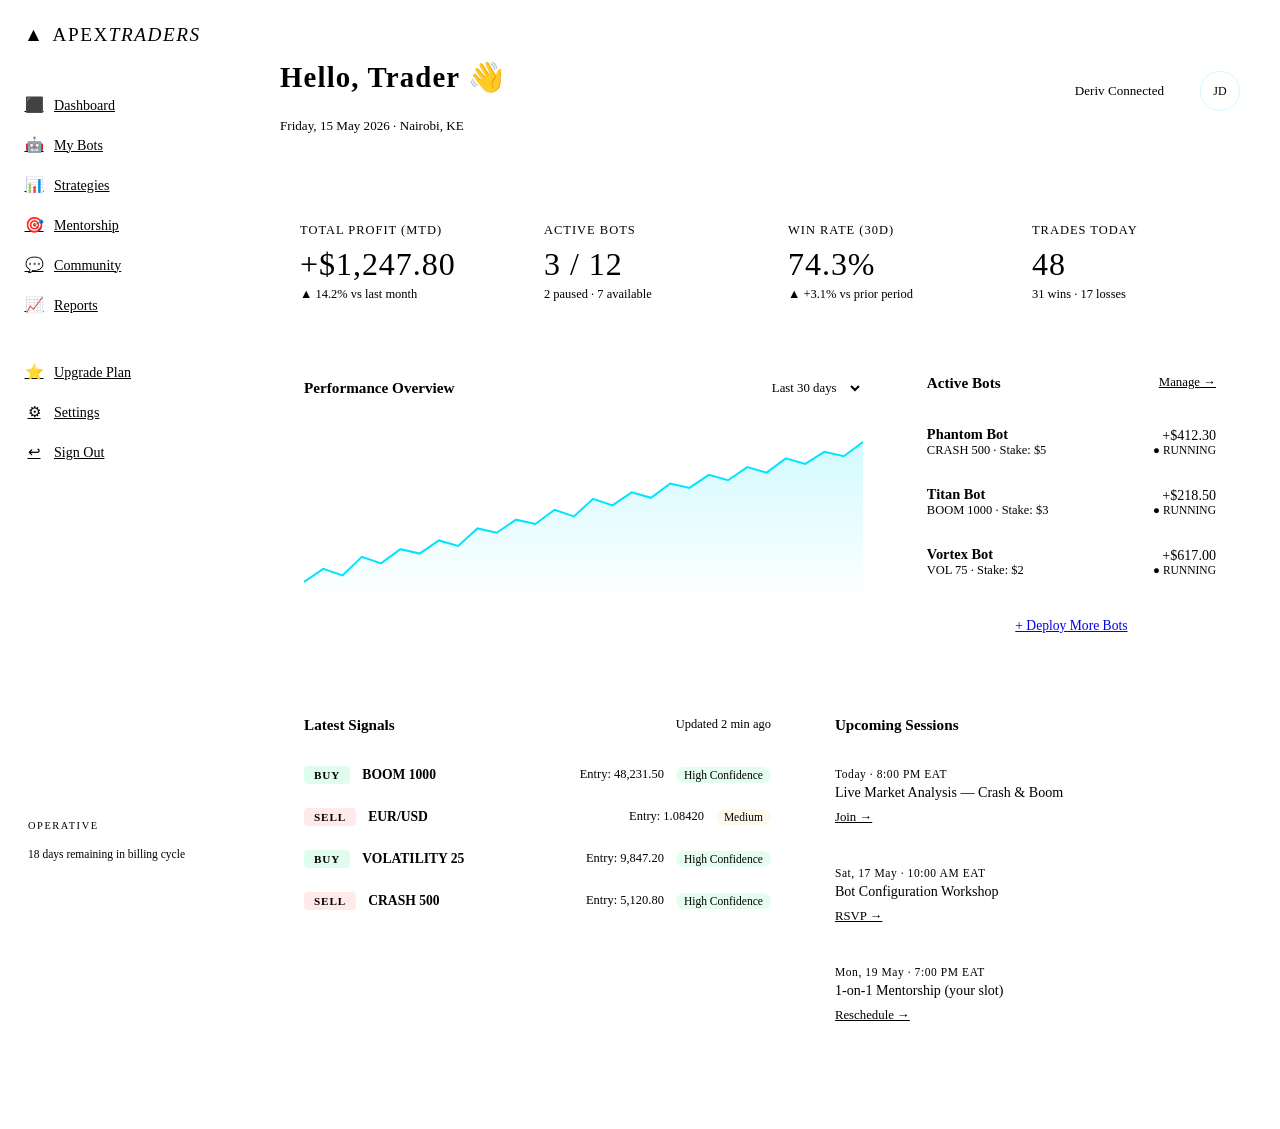
==== index.html @ 4302c6d7 "Add files via upload" ====
<!DOCTYPE html>
<html lang="en">
<head>
  <meta charset="UTF-8" />
  <meta name="viewport" content="width=device-width, initial-scale=1.0" />
  <title>Dashboard — APEX TRADERS</title>
  <link rel="stylesheet" href="../assets/css/main.css" />
  <link rel="stylesheet" href="../assets/css/pages.css" />
  <link href="https://fonts.googleapis.com/css2?family=Bebas+Neue&family=DM+Sans:wght@300;400;500;600&family=JetBrains+Mono:wght@400;600&display=swap" rel="stylesheet" />
</head>
<body class="dashboard-body">
<div class="cursor" id="cursor"></div>
<div class="cursor-trail" id="cursorTrail"></div>

<!-- Sidebar -->
<aside class="sidebar" id="sidebar">
  <div class="sidebar-logo">
    <span class="logo-mark">▲</span>
    <span class="logo-text">APEX<em>TRADERS</em></span>
  </div>
  <nav class="sidebar-nav">
    <a href="dashboard.html" class="sn-link active"><span class="sn-icon">⬛</span> Dashboard</a>
    <a href="bots.html" class="sn-link"><span class="sn-icon">🤖</span> My Bots</a>
    <a href="strategies.html" class="sn-link"><span class="sn-icon">📊</span> Strategies</a>
    <a href="mentorship.html" class="sn-link"><span class="sn-icon">🎯</span> Mentorship</a>
    <a href="#" class="sn-link"><span class="sn-icon">💬</span> Community</a>
    <a href="#" class="sn-link"><span class="sn-icon">📈</span> Reports</a>
    <div class="sn-divider"></div>
    <a href="checkout.html" class="sn-link"><span class="sn-icon">⭐</span> Upgrade Plan</a>
    <a href="#" class="sn-link"><span class="sn-icon">⚙</span> Settings</a>
    <a href="login.html" class="sn-link sn-logout"><span class="sn-icon">↩</span> Sign Out</a>
  </nav>
  <div class="sidebar-plan">
    <div class="sp-tier">OPERATIVE</div>
    <div class="sp-bar"><div class="sp-fill" style="width:60%"></div></div>
    <div class="sp-text">18 days remaining in billing cycle</div>
  </div>
</aside>

<!-- Main -->
<main class="dash-main">
  <!-- Top bar -->
  <header class="dash-header">
    <div>
      <h2 class="dash-greeting" id="greeting">Good evening, Trader 👋</h2>
      <p style="font-size:0.82rem;color:var(--text-3)">Friday, 15 May 2026 · Nairobi, KE</p>
    </div>
    <div class="dash-header-right">
      <div class="deriv-status">
        <span class="pulse-dot"></span>
        <span style="font-size:0.82rem;color:var(--text-2)">Deriv Connected</span>
      </div>
      <div class="avatar-btn">JD</div>
    </div>
  </header>

  <!-- Alert banner if welcome -->
  <div class="welcome-banner" id="welcomeBanner" style="display:none">
    🎉 Welcome to APEX TRADERS! Your 7-day free trial is active. <a href="bots.html">Deploy your first bot →</a>
  </div>

  <!-- Stats row -->
  <div class="dash-stats">
    <div class="ds-card">
      <div class="ds-label">Total Profit (MTD)</div>
      <div class="ds-value green">+$1,247.80</div>
      <div class="ds-change green">▲ 14.2% vs last month</div>
    </div>
    <div class="ds-card">
      <div class="ds-label">Active Bots</div>
      <div class="ds-value">3 / 12</div>
      <div class="ds-change">2 paused · 7 available</div>
    </div>
    <div class="ds-card">
      <div class="ds-label">Win Rate (30d)</div>
      <div class="ds-value">74.3%</div>
      <div class="ds-change green">▲ +3.1% vs prior period</div>
    </div>
    <div class="ds-card">
      <div class="ds-label">Trades Today</div>
      <div class="ds-value">48</div>
      <div class="ds-change">31 wins · 17 losses</div>
    </div>
  </div>

  <!-- Chart + Bots row -->
  <div class="dash-mid">
    <!-- Performance chart -->
    <div class="dash-card dash-chart-card">
      <div class="dc-header">
        <span class="dc-title">Performance Overview</span>
        <select class="dc-period">
          <option>Last 30 days</option>
          <option>Last 7 days</option>
          <option>This year</option>
        </select>
      </div>
      <canvas id="perfChart" height="180"></canvas>
    </div>

    <!-- Active bots -->
    <div class="dash-card">
      <div class="dc-header">
        <span class="dc-title">Active Bots</span>
        <a href="bots.html" style="font-size:0.8rem;color:var(--accent)">Manage →</a>
      </div>
      <div class="bot-list">
        <div class="bl-item">
          <div>
            <div style="font-weight:600;font-size:0.9rem">Phantom Bot</div>
            <div style="font-size:0.78rem;color:var(--text-3)">CRASH 500 · Stake: $5</div>
          </div>
          <div style="text-align:right">
            <div style="color:var(--green);font-size:0.88rem">+$412.30</div>
            <div class="bot-status live" style="font-size:0.72rem">● RUNNING</div>
          </div>
        </div>
        <div class="bl-item">
          <div>
            <div style="font-weight:600;font-size:0.9rem">Titan Bot</div>
            <div style="font-size:0.78rem;color:var(--text-3)">BOOM 1000 · Stake: $3</div>
          </div>
          <div style="text-align:right">
            <div style="color:var(--green);font-size:0.88rem">+$218.50</div>
            <div class="bot-status live" style="font-size:0.72rem">● RUNNING</div>
          </div>
        </div>
        <div class="bl-item">
          <div>
            <div style="font-weight:600;font-size:0.9rem">Vortex Bot</div>
            <div style="font-size:0.78rem;color:var(--text-3)">VOL 75 · Stake: $2</div>
          </div>
          <div style="text-align:right">
            <div style="color:var(--green);font-size:0.88rem">+$617.00</div>
            <div class="bot-status live" style="font-size:0.72rem">● RUNNING</div>
          </div>
        </div>
      </div>
      <a href="bots.html" class="btn-outline" style="display:block;text-align:center;margin-top:16px;font-size:0.85rem;padding:10px">+ Deploy More Bots</a>
    </div>
  </div>

  <!-- Signals + Upcoming -->
  <div class="dash-bottom">
    <div class="dash-card">
      <div class="dc-header">
        <span class="dc-title">Latest Signals</span>
        <span style="font-size:0.78rem;color:var(--text-3)">Updated 2 min ago</span>
      </div>
      <div class="signal-list">
        <div class="sig-item"><span class="sig-dir buy">BUY</span><span class="sig-asset">BOOM 1000</span><span class="sig-entry">Entry: 48,231.50</span><span class="sig-conf high">High Confidence</span></div>
        <div class="sig-item"><span class="sig-dir sell">SELL</span><span class="sig-asset">EUR/USD</span><span class="sig-entry">Entry: 1.08420</span><span class="sig-conf med">Medium</span></div>
        <div class="sig-item"><span class="sig-dir buy">BUY</span><span class="sig-asset">VOLATILITY 25</span><span class="sig-entry">Entry: 9,847.20</span><span class="sig-conf high">High Confidence</span></div>
        <div class="sig-item"><span class="sig-dir sell">SELL</span><span class="sig-asset">CRASH 500</span><span class="sig-entry">Entry: 5,120.80</span><span class="sig-conf high">High Confidence</span></div>
      </div>
    </div>

    <div class="dash-card">
      <div class="dc-header"><span class="dc-title">Upcoming Sessions</span></div>
      <div style="display:flex;flex-direction:column;gap:14px">
        <div class="session-item">
          <div class="si-date">Today · 8:00 PM EAT</div>
          <div class="si-title">Live Market Analysis — Crash & Boom</div>
          <a href="#" class="si-join">Join →</a>
        </div>
        <div class="session-item">
          <div class="si-date">Sat, 17 May · 10:00 AM EAT</div>
          <div class="si-title">Bot Configuration Workshop</div>
          <a href="#" class="si-join">RSVP →</a>
        </div>
        <div class="session-item">
          <div class="si-date">Mon, 19 May · 7:00 PM EAT</div>
          <div class="si-title">1-on-1 Mentorship (your slot)</div>
          <a href="#" class="si-join">Reschedule →</a>
        </div>
      </div>
    </div>
  </div>
</main>

<style>
.dashboard-body { display:flex; min-height:100vh; background:var(--bg); cursor:none; }

/* Sidebar */
.sidebar {
  width:240px; flex-shrink:0; background:var(--bg-2);
  border-right:1px solid var(--border); display:flex; flex-direction:column;
  padding:24px 0; position:fixed; top:0; bottom:0; left:0; z-index:50;
}
.sidebar-logo { display:flex; align-items:center; gap:8px; font-family:var(--font-display); font-size:1.2rem; letter-spacing:0.08em; padding:0 24px 24px; border-bottom:1px solid var(--border); margin-bottom:16px; }
.sidebar-nav { display:flex; flex-direction:column; gap:2px; flex:1; padding:0 12px; }
.sn-link { display:flex; align-items:center; gap:10px; padding:10px 12px; border-radius:var(--radius); font-size:0.88rem; color:var(--text-2); transition:all 0.2s; cursor:none; }
.sn-link:hover { background:var(--surface); color:var(--text); }
.sn-link.active { background:var(--accent-dim); color:var(--accent); }
.sn-icon { font-size:0.95rem; width:20px; text-align:center; }
.sn-divider { height:1px; background:var(--border); margin:12px 0; }
.sn-logout { color:var(--text-3) !important; }
.sn-logout:hover { color:var(--red) !important; background:rgba(255,77,77,0.06) !important; }
.sidebar-plan { padding:16px; margin:0 12px; background:var(--surface); border:1px solid var(--border); border-radius:var(--radius); }
.sp-tier { font-family:var(--font-mono); font-size:0.65rem; letter-spacing:0.15em; color:var(--accent); margin-bottom:8px; }
.sp-bar { height:3px; background:var(--border); border-radius:2px; margin-bottom:6px; }
.sp-fill { height:100%; background:var(--accent); border-radius:2px; }
.sp-text { font-size:0.72rem; color:var(--text-3); }

/* Main */
.dash-main { margin-left:240px; flex:1; padding:0 32px 60px; min-height:100vh; }
.dash-header { display:flex; justify-content:space-between; align-items:center; padding:28px 0 24px; border-bottom:1px solid var(--border); margin-bottom:28px; }
.dash-greeting { font-family:var(--font-display); font-size:1.8rem; letter-spacing:0.04em; }
.dash-header-right { display:flex; align-items:center; gap:20px; }
.deriv-status { display:flex; align-items:center; gap:8px; background:var(--surface); border:1px solid var(--border); border-radius:20px; padding:8px 16px; }
.avatar-btn { width:38px; height:38px; border-radius:50%; background:var(--accent-dim); border:1px solid rgba(0,229,255,0.2); color:var(--accent); font-family:var(--font-mono); font-size:0.75rem; display:flex; align-items:center; justify-content:center; cursor:none; }
.welcome-banner { background:rgba(0,229,255,0.06); border:1px solid rgba(0,229,255,0.2); border-radius:var(--radius); padding:14px 20px; margin-bottom:24px; font-size:0.88rem; }
.welcome-banner a { color:var(--accent); }

/* Stats */
.dash-stats { display:grid; grid-template-columns:repeat(4,1fr); gap:16px; margin-bottom:24px; }
.ds-card { background:var(--surface); border:1px solid var(--border); border-radius:var(--radius-lg); padding:24px 20px; }
.ds-label { font-size:0.78rem; color:var(--text-3); text-transform:uppercase; letter-spacing:0.08em; margin-bottom:8px; }
.ds-value { font-family:var(--font-display); font-size:2rem; letter-spacing:0.03em; margin-bottom:4px; }
.ds-change { font-size:0.78rem; color:var(--text-3); }
.ds-change.green { color:var(--green); }
.ds-value.green { color:var(--green); }

/* Mid */
.dash-mid { display:grid; grid-template-columns:1.8fr 1fr; gap:16px; margin-bottom:24px; }
.dash-card { background:var(--surface); border:1px solid var(--border); border-radius:var(--radius-lg); padding:24px; }
.dash-chart-card canvas { width:100% !important; }
.dc-header { display:flex; justify-content:space-between; align-items:center; margin-bottom:20px; }
.dc-title { font-weight:600; font-size:0.95rem; }
.dc-period { background:var(--surface-2); border:1px solid var(--border); border-radius:6px; color:var(--text-2); font-family:var(--font-body); font-size:0.8rem; padding:6px 10px; cursor:pointer; outline:none; }
.bot-list { display:flex; flex-direction:column; gap:0; }
.bl-item { display:flex; justify-content:space-between; align-items:center; padding:14px 0; border-bottom:1px solid var(--border); }
.bl-item:last-child { border-bottom:none; }

/* Bottom */
.dash-bottom { display:grid; grid-template-columns:1.2fr 1fr; gap:16px; }
.signal-list { display:flex; flex-direction:column; gap:0; }
.sig-item { display:flex; align-items:center; gap:12px; padding:12px 0; border-bottom:1px solid var(--border); font-size:0.85rem; }
.sig-item:last-child { border-bottom:none; }
.sig-dir { font-family:var(--font-mono); font-size:0.7rem; font-weight:700; letter-spacing:0.08em; padding:3px 10px; border-radius:4px; }
.sig-dir.buy { background:rgba(0,230,118,0.12); color:var(--green); }
.sig-dir.sell { background:rgba(255,77,77,0.12); color:var(--red); }
.sig-asset { font-weight:600; flex:1; }
.sig-entry { color:var(--text-3); font-family:var(--font-mono); font-size:0.78rem; }
.sig-conf { font-size:0.72rem; padding:2px 8px; border-radius:10px; white-space:nowrap; }
.sig-conf.high { background:rgba(0,230,118,0.1); color:var(--green); }
.sig-conf.med { background:rgba(245,200,66,0.1); color:var(--gold); }
.session-item { padding:14px 0; border-bottom:1px solid var(--border); }
.session-item:last-child { border-bottom:none; }
.si-date { font-family:var(--font-mono); font-size:0.72rem; color:var(--accent); margin-bottom:4px; letter-spacing:0.05em; }
.si-title { font-size:0.88rem; font-weight:500; margin-bottom:6px; }
.si-join { font-size:0.8rem; color:var(--accent); }
@media(max-width:1100px){ .dash-stats{grid-template-columns:1fr 1fr;} .dash-mid,.dash-bottom{grid-template-columns:1fr;} }
@media(max-width:768px){ .sidebar{transform:translateX(-100%);} .dash-main{margin-left:0;padding:0 16px 40px;} }
</style>

<script src="../assets/js/main.js"></script>
<script>
// Greeting
const hr = new Date().getHours();
const gMap = [[5,'Good morning'],[12,'Good afternoon'],[17,'Good evening'],[21,'Good night']];
const greet = gMap.reduce((acc,[h,g]) => new Date().getHours() >= h ? g : acc, 'Hello');
document.getElementById('greeting').textContent = greet + ', Trader 👋';

// Welcome banner
if (new URLSearchParams(window.location.search).get('welcome'))
  document.getElementById('welcomeBanner').style.display = 'block';

// Simple performance chart using canvas
const canvas = document.getElementById('perfChart');
const ctx = canvas.getContext('2d');
canvas.width = canvas.offsetWidth * devicePixelRatio;
canvas.height = 180 * devicePixelRatio;
ctx.scale(devicePixelRatio, devicePixelRatio);
const W = canvas.offsetWidth, H = 180;
const data = [820,940,880,1050,990,1120,1080,1200,1150,1310,1270,1390,1350,1480,1420,1580,1520,1640,1590,1720,1680,1800,1750,1870,1820,1950,1900,2010,1970,2100];
const min = Math.min(...data), max = Math.max(...data), range = max - min;
const pts = data.map((v,i) => [i/(data.length-1)*W, H - 20 - (v-min)/range*(H-40)]);

// gradient fill
const grad = ctx.createLinearGradient(0,0,0,H);
grad.addColorStop(0,'rgba(0,229,255,0.2)');
grad.addColorStop(1,'rgba(0,229,255,0)');

ctx.beginPath();
ctx.moveTo(pts[0][0], H);
ctx.lineTo(pts[0][0], pts[0][1]);
pts.forEach(([x,y]) => ctx.lineTo(x,y));
ctx.lineTo(pts[pts.length-1][0], H);
ctx.closePath();
ctx.fillStyle = grad;
ctx.fill();

ctx.beginPath();
pts.forEach(([x,y],i) => i === 0 ? ctx.moveTo(x,y) : ctx.lineTo(x,y));
ctx.strokeStyle = '#00e5ff';
ctx.lineWidth = 2;
ctx.stroke();
</script>
</body>
</html>
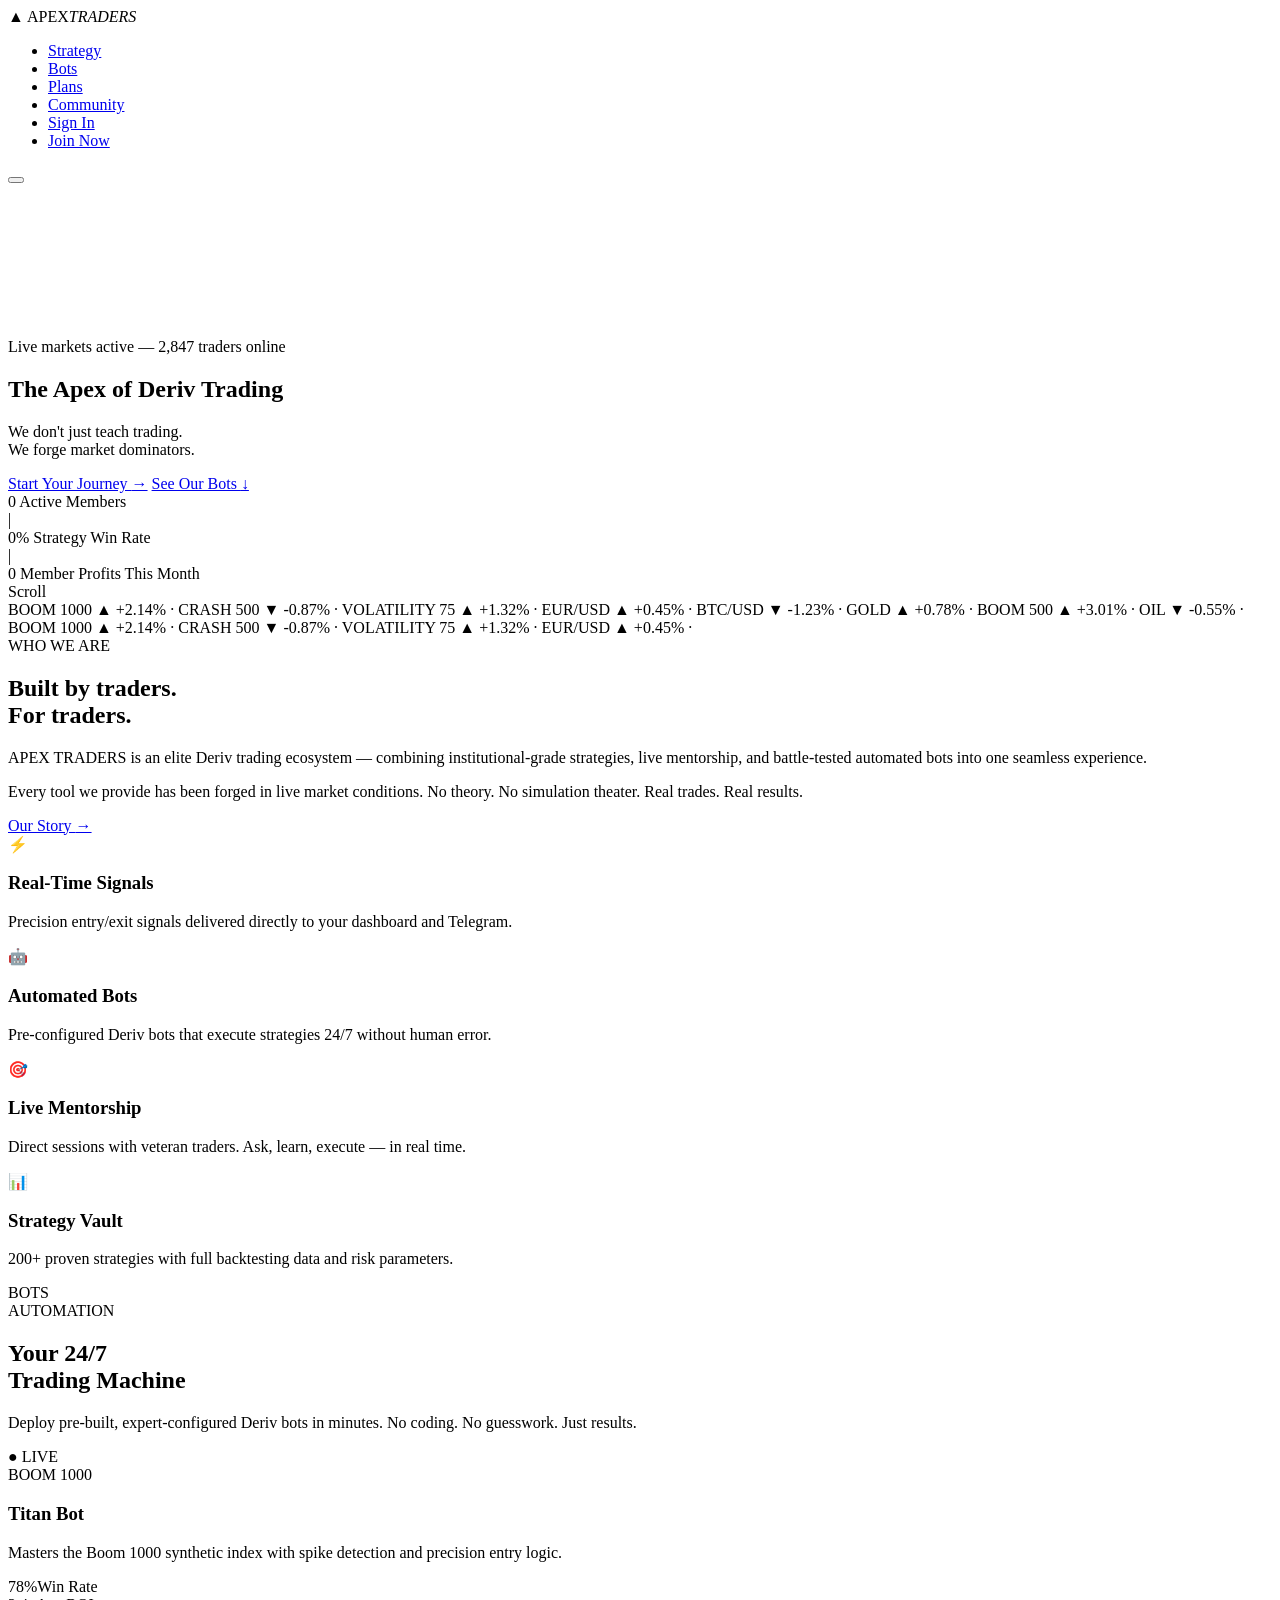
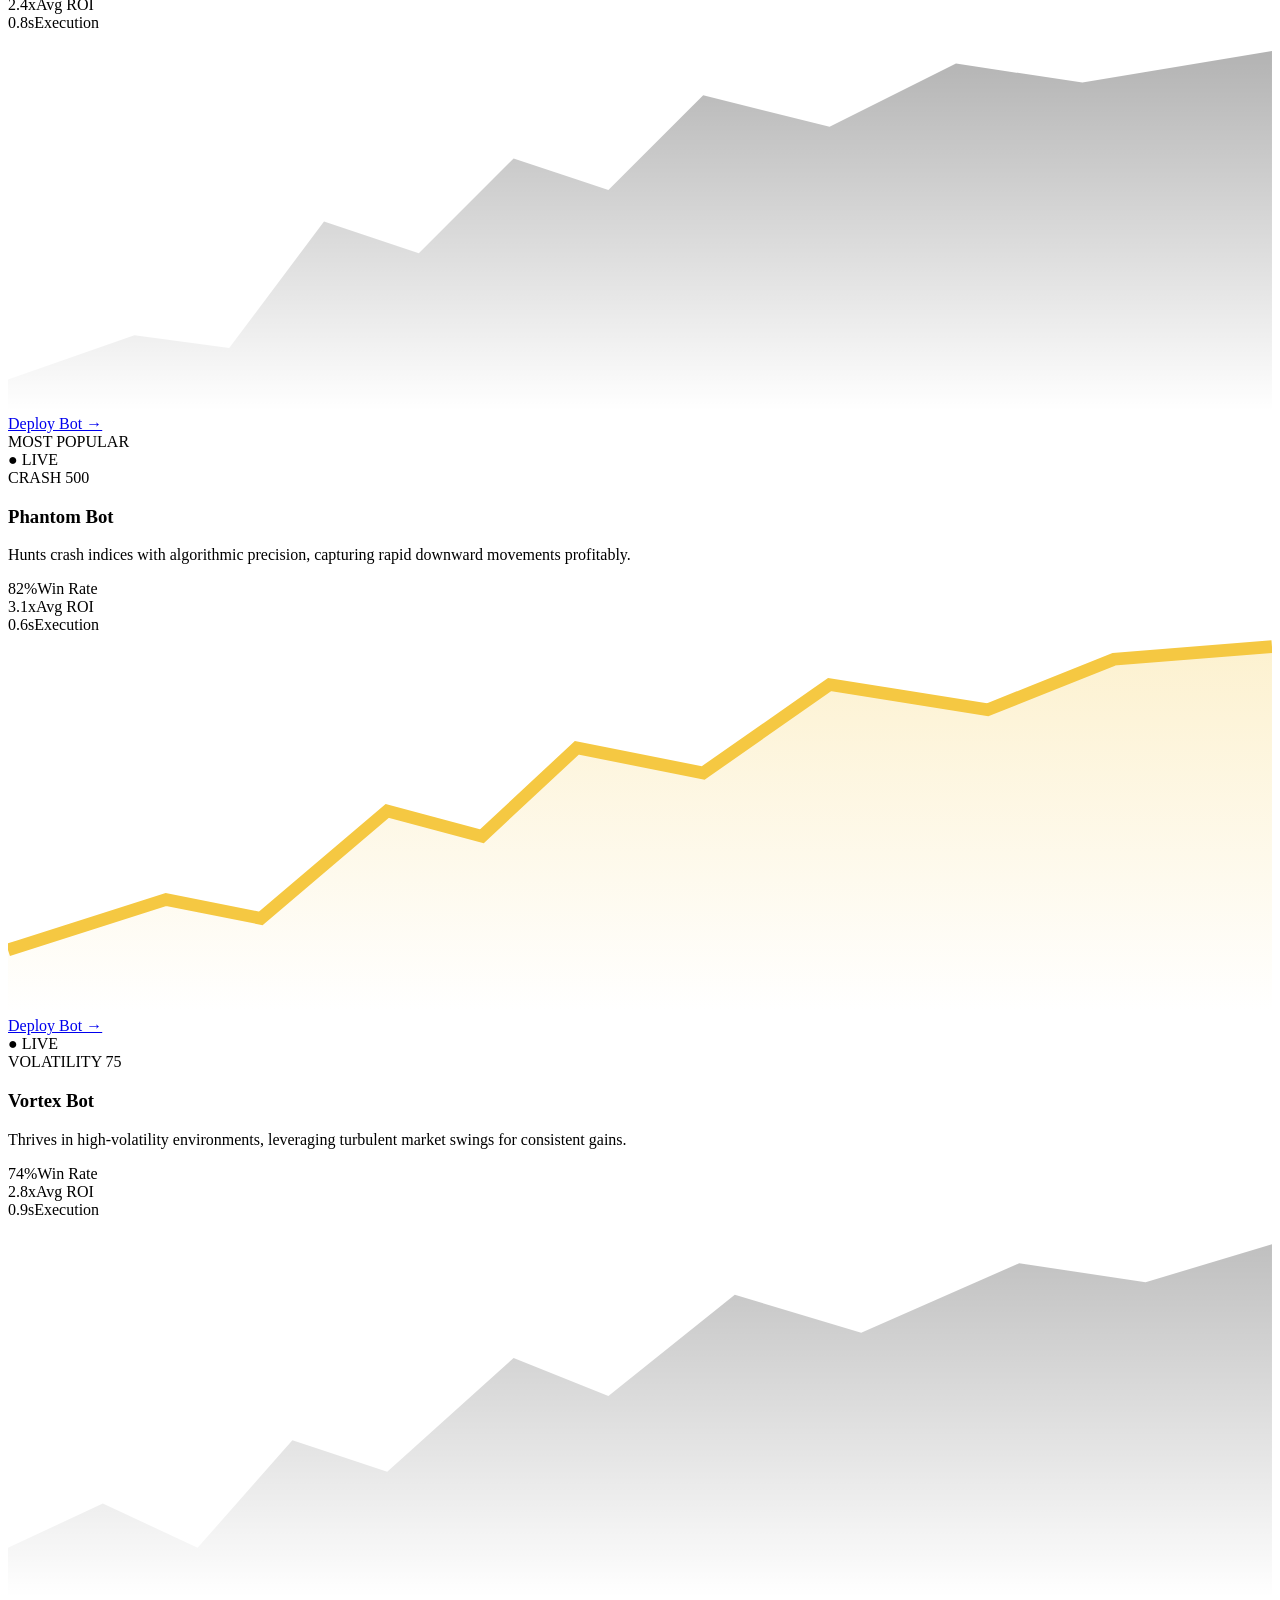
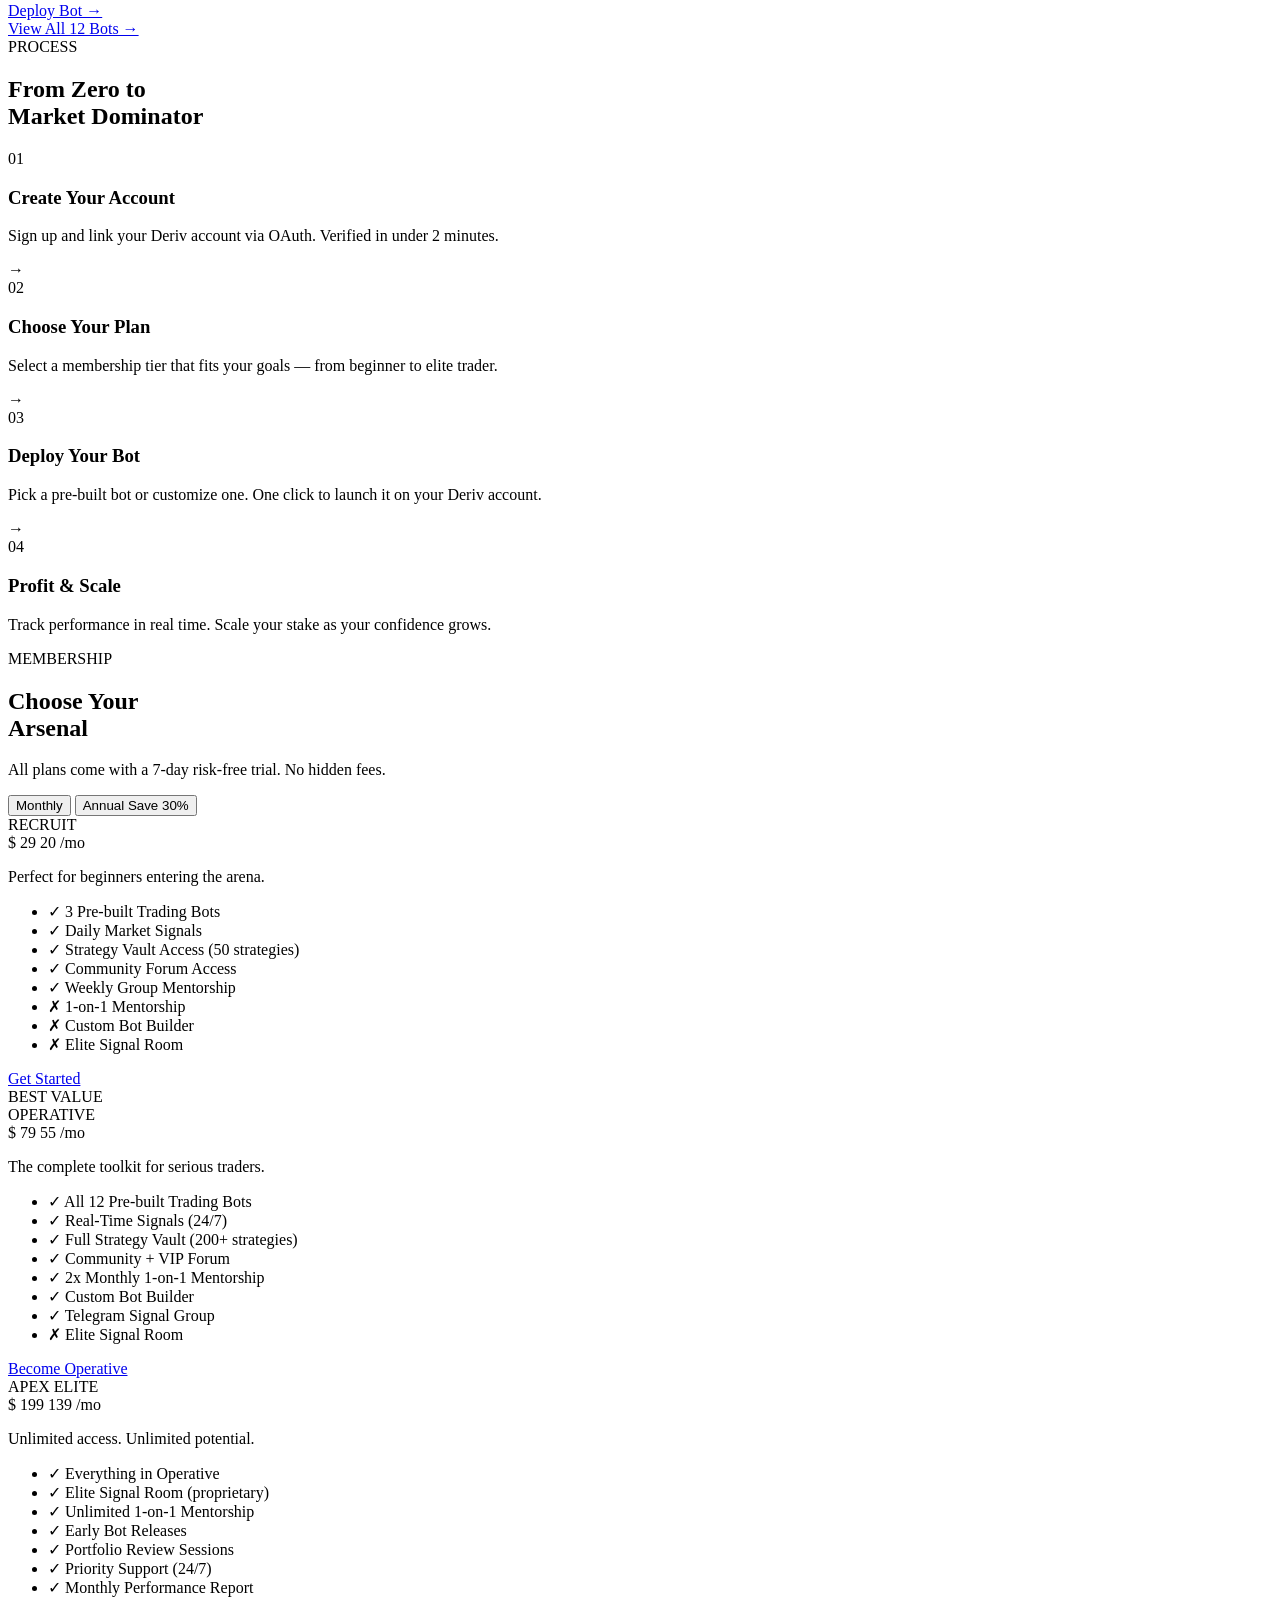
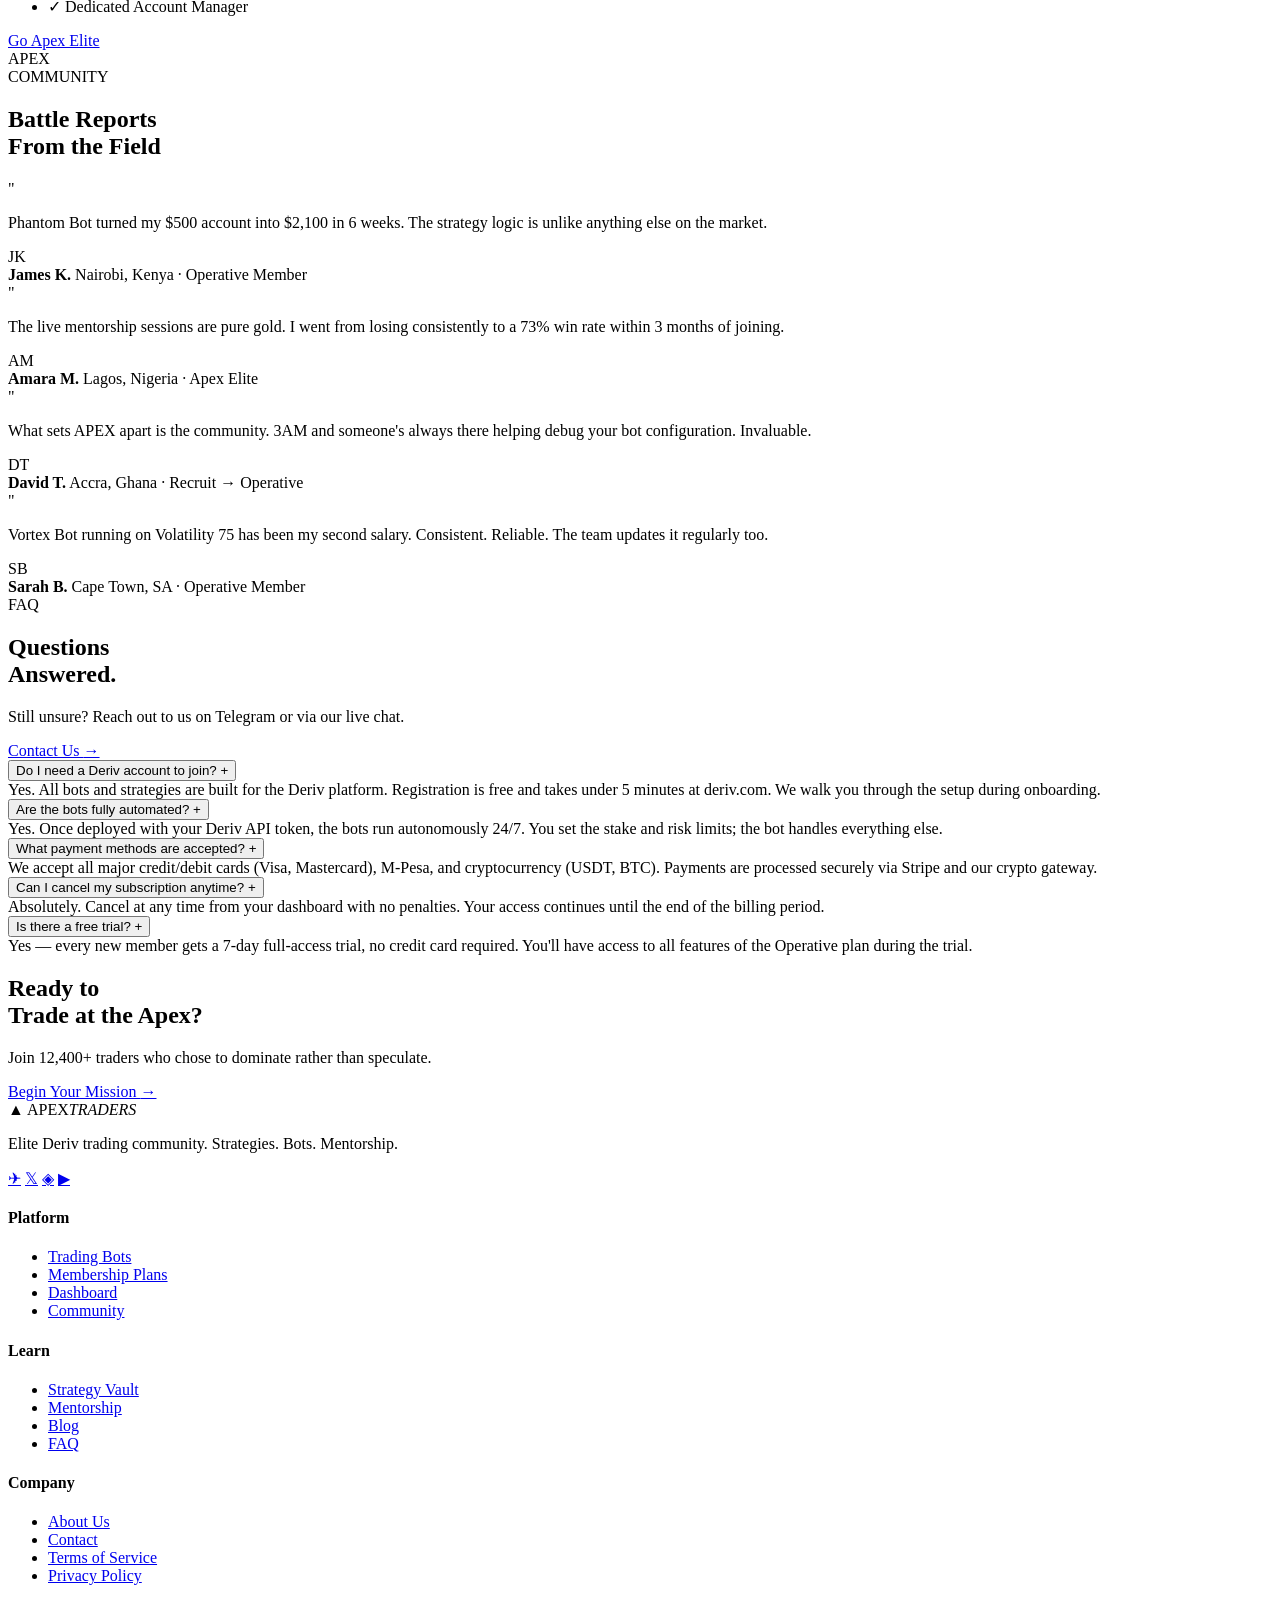
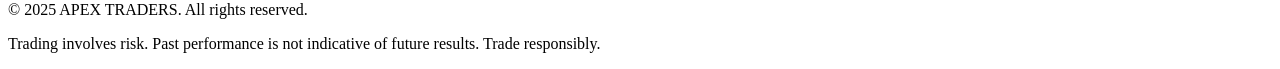
==== commit a483526f: "Add files via upload" ====
--- a/index.html
+++ b/index.html
@@ -3,299 +3,549 @@
 <head>
   <meta charset="UTF-8" />
   <meta name="viewport" content="width=device-width, initial-scale=1.0" />
-  <title>Dashboard — APEX TRADERS</title>
-  <link rel="stylesheet" href="../assets/css/main.css" />
-  <link rel="stylesheet" href="../assets/css/pages.css" />
+  <title>APEX TRADERS — Dominate the Deriv Markets</title>
+  <meta name="description" content="APEX TRADERS — Elite Deriv trading community. Access battle-tested strategies, AI-powered bots, and real-time mentorship to conquer the markets." />
+  <link rel="stylesheet" href="assets/css/main.css" />
+  <link rel="preconnect" href="https://fonts.googleapis.com" />
+  <link rel="preconnect" href="https://fonts.gstatic.com" crossorigin />
   <link href="https://fonts.googleapis.com/css2?family=Bebas+Neue&family=DM+Sans:wght@300;400;500;600&family=JetBrains+Mono:wght@400;600&display=swap" rel="stylesheet" />
 </head>
-<body class="dashboard-body">
+<body>
+
+<!-- ═══════════════════════════ CURSOR ═══════════════════════════ -->
 <div class="cursor" id="cursor"></div>
 <div class="cursor-trail" id="cursorTrail"></div>
 
-<!-- Sidebar -->
-<aside class="sidebar" id="sidebar">
-  <div class="sidebar-logo">
+<!-- ═══════════════════════════ NAV ═══════════════════════════ -->
+<nav class="nav" id="nav">
+  <div class="nav-logo">
     <span class="logo-mark">▲</span>
     <span class="logo-text">APEX<em>TRADERS</em></span>
   </div>
-  <nav class="sidebar-nav">
-    <a href="dashboard.html" class="sn-link active"><span class="sn-icon">⬛</span> Dashboard</a>
-    <a href="bots.html" class="sn-link"><span class="sn-icon">🤖</span> My Bots</a>
-    <a href="strategies.html" class="sn-link"><span class="sn-icon">📊</span> Strategies</a>
-    <a href="mentorship.html" class="sn-link"><span class="sn-icon">🎯</span> Mentorship</a>
-    <a href="#" class="sn-link"><span class="sn-icon">💬</span> Community</a>
-    <a href="#" class="sn-link"><span class="sn-icon">📈</span> Reports</a>
-    <div class="sn-divider"></div>
-    <a href="checkout.html" class="sn-link"><span class="sn-icon">⭐</span> Upgrade Plan</a>
-    <a href="#" class="sn-link"><span class="sn-icon">⚙</span> Settings</a>
-    <a href="login.html" class="sn-link sn-logout"><span class="sn-icon">↩</span> Sign Out</a>
-  </nav>
-  <div class="sidebar-plan">
-    <div class="sp-tier">OPERATIVE</div>
-    <div class="sp-bar"><div class="sp-fill" style="width:60%"></div></div>
-    <div class="sp-text">18 days remaining in billing cycle</div>
-  </div>
-</aside>
-
-<!-- Main -->
-<main class="dash-main">
-  <!-- Top bar -->
-  <header class="dash-header">
-    <div>
-      <h2 class="dash-greeting" id="greeting">Good evening, Trader 👋</h2>
-      <p style="font-size:0.82rem;color:var(--text-3)">Friday, 15 May 2026 · Nairobi, KE</p>
-    </div>
-    <div class="dash-header-right">
-      <div class="deriv-status">
-        <span class="pulse-dot"></span>
-        <span style="font-size:0.82rem;color:var(--text-2)">Deriv Connected</span>
-      </div>
-      <div class="avatar-btn">JD</div>
-    </div>
-  </header>
-
-  <!-- Alert banner if welcome -->
-  <div class="welcome-banner" id="welcomeBanner" style="display:none">
-    🎉 Welcome to APEX TRADERS! Your 7-day free trial is active. <a href="bots.html">Deploy your first bot →</a>
-  </div>
-
-  <!-- Stats row -->
-  <div class="dash-stats">
-    <div class="ds-card">
-      <div class="ds-label">Total Profit (MTD)</div>
-      <div class="ds-value green">+$1,247.80</div>
-      <div class="ds-change green">▲ 14.2% vs last month</div>
-    </div>
-    <div class="ds-card">
-      <div class="ds-label">Active Bots</div>
-      <div class="ds-value">3 / 12</div>
-      <div class="ds-change">2 paused · 7 available</div>
-    </div>
-    <div class="ds-card">
-      <div class="ds-label">Win Rate (30d)</div>
-      <div class="ds-value">74.3%</div>
-      <div class="ds-change green">▲ +3.1% vs prior period</div>
-    </div>
-    <div class="ds-card">
-      <div class="ds-label">Trades Today</div>
-      <div class="ds-value">48</div>
-      <div class="ds-change">31 wins · 17 losses</div>
-    </div>
-  </div>
-
-  <!-- Chart + Bots row -->
-  <div class="dash-mid">
-    <!-- Performance chart -->
-    <div class="dash-card dash-chart-card">
-      <div class="dc-header">
-        <span class="dc-title">Performance Overview</span>
-        <select class="dc-period">
-          <option>Last 30 days</option>
-          <option>Last 7 days</option>
-          <option>This year</option>
-        </select>
-      </div>
-      <canvas id="perfChart" height="180"></canvas>
-    </div>
-
-    <!-- Active bots -->
-    <div class="dash-card">
-      <div class="dc-header">
-        <span class="dc-title">Active Bots</span>
-        <a href="bots.html" style="font-size:0.8rem;color:var(--accent)">Manage →</a>
-      </div>
-      <div class="bot-list">
-        <div class="bl-item">
+  <ul class="nav-links">
+    <li><a href="#about">Strategy</a></li>
+    <li><a href="#bots">Bots</a></li>
+    <li><a href="#plans">Plans</a></li>
+    <li><a href="#community">Community</a></li>
+    <li><a href="pages/login.html" class="nav-login">Sign In</a></li>
+    <li><a href="pages/register.html" class="nav-cta">Join Now</a></li>
+  </ul>
+  <button class="nav-burger" id="navBurger" aria-label="Menu">
+    <span></span><span></span><span></span>
+  </button>
+</nav>
+
+<!-- ═══════════════════════════ HERO ═══════════════════════════ -->
+<section class="hero" id="hero">
+  <div class="hero-bg">
+    <canvas id="heroCanvas"></canvas>
+    <div class="hero-grid"></div>
+    <div class="hero-glow"></div>
+  </div>
+  <div class="hero-content">
+    <div class="hero-eyebrow">
+      <span class="pulse-dot"></span>
+      <span>Live markets active — 2,847 traders online</span>
+    </div>
+    <h1 class="hero-headline">
+      <span class="line-reveal">The Apex of</span>
+      <span class="line-reveal delay-1">Deriv Trading</span>
+    </h1>
+    <p class="hero-sub">We don't just teach trading. <br>We forge market dominators.</p>
+    <div class="hero-actions">
+      <a href="pages/register.html" class="btn-primary">Start Your Journey <span>→</span></a>
+      <a href="#bots" class="btn-ghost">See Our Bots <span>↓</span></a>
+    </div>
+    <div class="hero-stats">
+      <div class="stat">
+        <span class="stat-num" data-count="12400">0</span>
+        <span class="stat-label">Active Members</span>
+      </div>
+      <div class="stat-sep">|</div>
+      <div class="stat">
+        <span class="stat-num" data-count="94">0</span><span class="stat-pct">%</span>
+        <span class="stat-label">Strategy Win Rate</span>
+      </div>
+      <div class="stat-sep">|</div>
+      <div class="stat">
+        <span class="stat-num" data-prefix="$" data-count="4200000">0</span>
+        <span class="stat-label">Member Profits This Month</span>
+      </div>
+    </div>
+  </div>
+  <div class="hero-scroll">
+    <span>Scroll</span>
+    <div class="scroll-line"></div>
+  </div>
+</section>
+
+<!-- ═══════════════════════════ TICKER ═══════════════════════════ -->
+<div class="ticker-bar">
+  <div class="ticker-inner">
+    <span class="ticker-item green">BOOM 1000 ▲ +2.14%</span>
+    <span class="ticker-sep">·</span>
+    <span class="ticker-item red">CRASH 500 ▼ -0.87%</span>
+    <span class="ticker-sep">·</span>
+    <span class="ticker-item green">VOLATILITY 75 ▲ +1.32%</span>
+    <span class="ticker-sep">·</span>
+    <span class="ticker-item green">EUR/USD ▲ +0.45%</span>
+    <span class="ticker-sep">·</span>
+    <span class="ticker-item red">BTC/USD ▼ -1.23%</span>
+    <span class="ticker-sep">·</span>
+    <span class="ticker-item green">GOLD ▲ +0.78%</span>
+    <span class="ticker-sep">·</span>
+    <span class="ticker-item green">BOOM 500 ▲ +3.01%</span>
+    <span class="ticker-sep">·</span>
+    <span class="ticker-item red">OIL ▼ -0.55%</span>
+    <span class="ticker-sep">·</span>
+    <!-- Repeated for loop -->
+    <span class="ticker-item green">BOOM 1000 ▲ +2.14%</span>
+    <span class="ticker-sep">·</span>
+    <span class="ticker-item red">CRASH 500 ▼ -0.87%</span>
+    <span class="ticker-sep">·</span>
+    <span class="ticker-item green">VOLATILITY 75 ▲ +1.32%</span>
+    <span class="ticker-sep">·</span>
+    <span class="ticker-item green">EUR/USD ▲ +0.45%</span>
+    <span class="ticker-sep">·</span>
+  </div>
+</div>
+
+<!-- ═══════════════════════════ ABOUT ═══════════════════════════ -->
+<section class="about section" id="about">
+  <div class="container">
+    <div class="about-split">
+      <div class="about-left">
+        <div class="section-tag">WHO WE ARE</div>
+        <h2 class="section-title">Built by traders.<br>For traders.</h2>
+        <p>APEX TRADERS is an elite Deriv trading ecosystem — combining institutional-grade strategies, live mentorship, and battle-tested automated bots into one seamless experience.</p>
+        <p>Every tool we provide has been forged in live market conditions. No theory. No simulation theater. Real trades. Real results.</p>
+        <a href="pages/about.html" class="link-arrow">Our Story <span>→</span></a>
+      </div>
+      <div class="about-right">
+        <div class="feature-grid">
+          <div class="feature-card">
+            <div class="feature-icon">⚡</div>
+            <h3>Real-Time Signals</h3>
+            <p>Precision entry/exit signals delivered directly to your dashboard and Telegram.</p>
+          </div>
+          <div class="feature-card">
+            <div class="feature-icon">🤖</div>
+            <h3>Automated Bots</h3>
+            <p>Pre-configured Deriv bots that execute strategies 24/7 without human error.</p>
+          </div>
+          <div class="feature-card">
+            <div class="feature-icon">🎯</div>
+            <h3>Live Mentorship</h3>
+            <p>Direct sessions with veteran traders. Ask, learn, execute — in real time.</p>
+          </div>
+          <div class="feature-card">
+            <div class="feature-icon">📊</div>
+            <h3>Strategy Vault</h3>
+            <p>200+ proven strategies with full backtesting data and risk parameters.</p>
+          </div>
+        </div>
+      </div>
+    </div>
+  </div>
+</section>
+
+<!-- ═══════════════════════════ BOTS ═══════════════════════════ -->
+<section class="bots section" id="bots">
+  <div class="bots-bg-text">BOTS</div>
+  <div class="container">
+    <div class="section-header centered">
+      <div class="section-tag">AUTOMATION</div>
+      <h2 class="section-title">Your 24/7<br>Trading Machine</h2>
+      <p class="section-desc">Deploy pre-built, expert-configured Deriv bots in minutes. No coding. No guesswork. Just results.</p>
+    </div>
+    <div class="bots-showcase">
+      <div class="bot-card" data-bot="boom">
+        <div class="bot-header">
+          <div class="bot-status live">● LIVE</div>
+          <div class="bot-market">BOOM 1000</div>
+        </div>
+        <h3 class="bot-name">Titan Bot</h3>
+        <p class="bot-desc">Masters the Boom 1000 synthetic index with spike detection and precision entry logic.</p>
+        <div class="bot-metrics">
+          <div class="metric"><span class="metric-val">78%</span><span class="metric-key">Win Rate</span></div>
+          <div class="metric"><span class="metric-val">2.4x</span><span class="metric-key">Avg ROI</span></div>
+          <div class="metric"><span class="metric-val">0.8s</span><span class="metric-key">Execution</span></div>
+        </div>
+        <div class="bot-graph">
+          <svg viewBox="0 0 200 60" xmlns="http://www.w3.org/2000/svg">
+            <polyline points="0,55 20,48 35,50 50,30 65,35 80,20 95,25 110,10 130,15 150,5 170,8 200,3"
+              fill="none" stroke="var(--accent)" stroke-width="2"/>
+            <polyline points="0,55 20,48 35,50 50,30 65,35 80,20 95,25 110,10 130,15 150,5 170,8 200,3 200,60 0,60"
+              fill="url(#botGrad)" stroke="none"/>
+            <defs>
+              <linearGradient id="botGrad" x1="0" y1="0" x2="0" y2="1">
+                <stop offset="0%" stop-color="var(--accent)" stop-opacity="0.3"/>
+                <stop offset="100%" stop-color="var(--accent)" stop-opacity="0"/>
+              </linearGradient>
+            </defs>
+          </svg>
+        </div>
+        <a href="pages/bots.html" class="btn-bot">Deploy Bot →</a>
+      </div>
+
+      <div class="bot-card featured" data-bot="crash">
+        <div class="bot-badge">MOST POPULAR</div>
+        <div class="bot-header">
+          <div class="bot-status live">● LIVE</div>
+          <div class="bot-market">CRASH 500</div>
+        </div>
+        <h3 class="bot-name">Phantom Bot</h3>
+        <p class="bot-desc">Hunts crash indices with algorithmic precision, capturing rapid downward movements profitably.</p>
+        <div class="bot-metrics">
+          <div class="metric"><span class="metric-val">82%</span><span class="metric-key">Win Rate</span></div>
+          <div class="metric"><span class="metric-val">3.1x</span><span class="metric-key">Avg ROI</span></div>
+          <div class="metric"><span class="metric-val">0.6s</span><span class="metric-key">Execution</span></div>
+        </div>
+        <div class="bot-graph">
+          <svg viewBox="0 0 200 60" xmlns="http://www.w3.org/2000/svg">
+            <polyline points="0,50 25,42 40,45 60,28 75,32 90,18 110,22 130,8 155,12 175,4 200,2"
+              fill="none" stroke="#f5c842" stroke-width="2"/>
+            <polyline points="0,50 25,42 40,45 60,28 75,32 90,18 110,22 130,8 155,12 175,4 200,2 200,60 0,60"
+              fill="url(#botGrad2)" stroke="none"/>
+            <defs>
+              <linearGradient id="botGrad2" x1="0" y1="0" x2="0" y2="1">
+                <stop offset="0%" stop-color="#f5c842" stop-opacity="0.25"/>
+                <stop offset="100%" stop-color="#f5c842" stop-opacity="0"/>
+              </linearGradient>
+            </defs>
+          </svg>
+        </div>
+        <a href="pages/bots.html" class="btn-bot gold">Deploy Bot →</a>
+      </div>
+
+      <div class="bot-card" data-bot="vol">
+        <div class="bot-header">
+          <div class="bot-status live">● LIVE</div>
+          <div class="bot-market">VOLATILITY 75</div>
+        </div>
+        <h3 class="bot-name">Vortex Bot</h3>
+        <p class="bot-desc">Thrives in high-volatility environments, leveraging turbulent market swings for consistent gains.</p>
+        <div class="bot-metrics">
+          <div class="metric"><span class="metric-val">74%</span><span class="metric-key">Win Rate</span></div>
+          <div class="metric"><span class="metric-val">2.8x</span><span class="metric-key">Avg ROI</span></div>
+          <div class="metric"><span class="metric-val">0.9s</span><span class="metric-key">Execution</span></div>
+        </div>
+        <div class="bot-graph">
+          <svg viewBox="0 0 200 60" xmlns="http://www.w3.org/2000/svg">
+            <polyline points="0,52 15,45 30,52 45,35 60,40 80,22 95,28 115,12 135,18 160,7 180,10 200,4"
+              fill="none" stroke="var(--accent)" stroke-width="2"/>
+            <polyline points="0,52 15,45 30,52 45,35 60,40 80,22 95,28 115,12 135,18 160,7 180,10 200,4 200,60 0,60"
+              fill="url(#botGrad3)" stroke="none"/>
+            <defs>
+              <linearGradient id="botGrad3" x1="0" y1="0" x2="0" y2="1">
+                <stop offset="0%" stop-color="var(--accent)" stop-opacity="0.25"/>
+                <stop offset="100%" stop-color="var(--accent)" stop-opacity="0"/>
+              </linearGradient>
+            </defs>
+          </svg>
+        </div>
+        <a href="pages/bots.html" class="btn-bot">Deploy Bot →</a>
+      </div>
+    </div>
+    <div class="bots-cta">
+      <a href="pages/bots.html" class="btn-outline">View All 12 Bots →</a>
+    </div>
+  </div>
+</section>
+
+<!-- ═══════════════════════════ HOW IT WORKS ═══════════════════════════ -->
+<section class="how section" id="how">
+  <div class="container">
+    <div class="section-header centered">
+      <div class="section-tag">PROCESS</div>
+      <h2 class="section-title">From Zero to<br>Market Dominator</h2>
+    </div>
+    <div class="steps">
+      <div class="step">
+        <div class="step-num">01</div>
+        <div class="step-content">
+          <h3>Create Your Account</h3>
+          <p>Sign up and link your Deriv account via OAuth. Verified in under 2 minutes.</p>
+        </div>
+      </div>
+      <div class="step-arrow">→</div>
+      <div class="step">
+        <div class="step-num">02</div>
+        <div class="step-content">
+          <h3>Choose Your Plan</h3>
+          <p>Select a membership tier that fits your goals — from beginner to elite trader.</p>
+        </div>
+      </div>
+      <div class="step-arrow">→</div>
+      <div class="step">
+        <div class="step-num">03</div>
+        <div class="step-content">
+          <h3>Deploy Your Bot</h3>
+          <p>Pick a pre-built bot or customize one. One click to launch it on your Deriv account.</p>
+        </div>
+      </div>
+      <div class="step-arrow">→</div>
+      <div class="step">
+        <div class="step-num">04</div>
+        <div class="step-content">
+          <h3>Profit & Scale</h3>
+          <p>Track performance in real time. Scale your stake as your confidence grows.</p>
+        </div>
+      </div>
+    </div>
+  </div>
+</section>
+
+<!-- ═══════════════════════════ PLANS ═══════════════════════════ -->
+<section class="plans section" id="plans">
+  <div class="container">
+    <div class="section-header centered">
+      <div class="section-tag">MEMBERSHIP</div>
+      <h2 class="section-title">Choose Your<br>Arsenal</h2>
+      <p class="section-desc">All plans come with a 7-day risk-free trial. No hidden fees.</p>
+    </div>
+    <div class="plans-toggle">
+      <button class="toggle-btn active" data-period="monthly">Monthly</button>
+      <button class="toggle-btn" data-period="annual">Annual <span class="save-badge">Save 30%</span></button>
+    </div>
+    <div class="plans-grid">
+
+      <div class="plan-card">
+        <div class="plan-tier">RECRUIT</div>
+        <div class="plan-price">
+          <span class="currency">$</span>
+          <span class="amount monthly-price">29</span>
+          <span class="amount annual-price hidden">20</span>
+          <span class="period">/mo</span>
+        </div>
+        <p class="plan-tagline">Perfect for beginners entering the arena.</p>
+        <ul class="plan-features">
+          <li>✓ 3 Pre-built Trading Bots</li>
+          <li>✓ Daily Market Signals</li>
+          <li>✓ Strategy Vault Access (50 strategies)</li>
+          <li>✓ Community Forum Access</li>
+          <li>✓ Weekly Group Mentorship</li>
+          <li class="dim">✗ 1-on-1 Mentorship</li>
+          <li class="dim">✗ Custom Bot Builder</li>
+          <li class="dim">✗ Elite Signal Room</li>
+        </ul>
+        <a href="pages/checkout.html?plan=recruit" class="btn-plan">Get Started</a>
+      </div>
+
+      <div class="plan-card featured">
+        <div class="plan-popular-badge">BEST VALUE</div>
+        <div class="plan-tier">OPERATIVE</div>
+        <div class="plan-price">
+          <span class="currency">$</span>
+          <span class="amount monthly-price">79</span>
+          <span class="amount annual-price hidden">55</span>
+          <span class="period">/mo</span>
+        </div>
+        <p class="plan-tagline">The complete toolkit for serious traders.</p>
+        <ul class="plan-features">
+          <li>✓ All 12 Pre-built Trading Bots</li>
+          <li>✓ Real-Time Signals (24/7)</li>
+          <li>✓ Full Strategy Vault (200+ strategies)</li>
+          <li>✓ Community + VIP Forum</li>
+          <li>✓ 2x Monthly 1-on-1 Mentorship</li>
+          <li>✓ Custom Bot Builder</li>
+          <li>✓ Telegram Signal Group</li>
+          <li class="dim">✗ Elite Signal Room</li>
+        </ul>
+        <a href="pages/checkout.html?plan=operative" class="btn-plan gold">Become Operative</a>
+      </div>
+
+      <div class="plan-card">
+        <div class="plan-tier">APEX ELITE</div>
+        <div class="plan-price">
+          <span class="currency">$</span>
+          <span class="amount monthly-price">199</span>
+          <span class="amount annual-price hidden">139</span>
+          <span class="period">/mo</span>
+        </div>
+        <p class="plan-tagline">Unlimited access. Unlimited potential.</p>
+        <ul class="plan-features">
+          <li>✓ Everything in Operative</li>
+          <li>✓ Elite Signal Room (proprietary)</li>
+          <li>✓ Unlimited 1-on-1 Mentorship</li>
+          <li>✓ Early Bot Releases</li>
+          <li>✓ Portfolio Review Sessions</li>
+          <li>✓ Priority Support (24/7)</li>
+          <li>✓ Monthly Performance Report</li>
+          <li>✓ Dedicated Account Manager</li>
+        </ul>
+        <a href="pages/checkout.html?plan=apex" class="btn-plan">Go Apex Elite</a>
+      </div>
+
+    </div>
+  </div>
+</section>
+
+<!-- ═══════════════════════════ TESTIMONIALS ═══════════════════════════ -->
+<section class="testimonials section" id="community">
+  <div class="testimonials-bg-text">APEX</div>
+  <div class="container">
+    <div class="section-header centered">
+      <div class="section-tag">COMMUNITY</div>
+      <h2 class="section-title">Battle Reports<br>From the Field</h2>
+    </div>
+    <div class="testimonial-track" id="testimonialTrack">
+      <div class="testimonial-card">
+        <div class="testimonial-quote">"</div>
+        <p>Phantom Bot turned my $500 account into $2,100 in 6 weeks. The strategy logic is unlike anything else on the market.</p>
+        <div class="testimonial-author">
+          <div class="author-avatar">JK</div>
           <div>
-            <div style="font-weight:600;font-size:0.9rem">Phantom Bot</div>
-            <div style="font-size:0.78rem;color:var(--text-3)">CRASH 500 · Stake: $5</div>
-          </div>
-          <div style="text-align:right">
-            <div style="color:var(--green);font-size:0.88rem">+$412.30</div>
-            <div class="bot-status live" style="font-size:0.72rem">● RUNNING</div>
-          </div>
-        </div>
-        <div class="bl-item">
+            <strong>James K.</strong>
+            <span>Nairobi, Kenya · Operative Member</span>
+          </div>
+        </div>
+      </div>
+      <div class="testimonial-card">
+        <div class="testimonial-quote">"</div>
+        <p>The live mentorship sessions are pure gold. I went from losing consistently to a 73% win rate within 3 months of joining.</p>
+        <div class="testimonial-author">
+          <div class="author-avatar">AM</div>
           <div>
-            <div style="font-weight:600;font-size:0.9rem">Titan Bot</div>
-            <div style="font-size:0.78rem;color:var(--text-3)">BOOM 1000 · Stake: $3</div>
-          </div>
-          <div style="text-align:right">
-            <div style="color:var(--green);font-size:0.88rem">+$218.50</div>
-            <div class="bot-status live" style="font-size:0.72rem">● RUNNING</div>
-          </div>
-        </div>
-        <div class="bl-item">
+            <strong>Amara M.</strong>
+            <span>Lagos, Nigeria · Apex Elite</span>
+          </div>
+        </div>
+      </div>
+      <div class="testimonial-card">
+        <div class="testimonial-quote">"</div>
+        <p>What sets APEX apart is the community. 3AM and someone's always there helping debug your bot configuration. Invaluable.</p>
+        <div class="testimonial-author">
+          <div class="author-avatar">DT</div>
           <div>
-            <div style="font-weight:600;font-size:0.9rem">Vortex Bot</div>
-            <div style="font-size:0.78rem;color:var(--text-3)">VOL 75 · Stake: $2</div>
-          </div>
-          <div style="text-align:right">
-            <div style="color:var(--green);font-size:0.88rem">+$617.00</div>
-            <div class="bot-status live" style="font-size:0.72rem">● RUNNING</div>
-          </div>
-        </div>
-      </div>
-      <a href="bots.html" class="btn-outline" style="display:block;text-align:center;margin-top:16px;font-size:0.85rem;padding:10px">+ Deploy More Bots</a>
-    </div>
-  </div>
-
-  <!-- Signals + Upcoming -->
-  <div class="dash-bottom">
-    <div class="dash-card">
-      <div class="dc-header">
-        <span class="dc-title">Latest Signals</span>
-        <span style="font-size:0.78rem;color:var(--text-3)">Updated 2 min ago</span>
-      </div>
-      <div class="signal-list">
-        <div class="sig-item"><span class="sig-dir buy">BUY</span><span class="sig-asset">BOOM 1000</span><span class="sig-entry">Entry: 48,231.50</span><span class="sig-conf high">High Confidence</span></div>
-        <div class="sig-item"><span class="sig-dir sell">SELL</span><span class="sig-asset">EUR/USD</span><span class="sig-entry">Entry: 1.08420</span><span class="sig-conf med">Medium</span></div>
-        <div class="sig-item"><span class="sig-dir buy">BUY</span><span class="sig-asset">VOLATILITY 25</span><span class="sig-entry">Entry: 9,847.20</span><span class="sig-conf high">High Confidence</span></div>
-        <div class="sig-item"><span class="sig-dir sell">SELL</span><span class="sig-asset">CRASH 500</span><span class="sig-entry">Entry: 5,120.80</span><span class="sig-conf high">High Confidence</span></div>
-      </div>
-    </div>
-
-    <div class="dash-card">
-      <div class="dc-header"><span class="dc-title">Upcoming Sessions</span></div>
-      <div style="display:flex;flex-direction:column;gap:14px">
-        <div class="session-item">
-          <div class="si-date">Today · 8:00 PM EAT</div>
-          <div class="si-title">Live Market Analysis — Crash & Boom</div>
-          <a href="#" class="si-join">Join →</a>
-        </div>
-        <div class="session-item">
-          <div class="si-date">Sat, 17 May · 10:00 AM EAT</div>
-          <div class="si-title">Bot Configuration Workshop</div>
-          <a href="#" class="si-join">RSVP →</a>
-        </div>
-        <div class="session-item">
-          <div class="si-date">Mon, 19 May · 7:00 PM EAT</div>
-          <div class="si-title">1-on-1 Mentorship (your slot)</div>
-          <a href="#" class="si-join">Reschedule →</a>
-        </div>
-      </div>
-    </div>
-  </div>
-</main>
-
-<style>
-.dashboard-body { display:flex; min-height:100vh; background:var(--bg); cursor:none; }
-
-/* Sidebar */
-.sidebar {
-  width:240px; flex-shrink:0; background:var(--bg-2);
-  border-right:1px solid var(--border); display:flex; flex-direction:column;
-  padding:24px 0; position:fixed; top:0; bottom:0; left:0; z-index:50;
-}
-.sidebar-logo { display:flex; align-items:center; gap:8px; font-family:var(--font-display); font-size:1.2rem; letter-spacing:0.08em; padding:0 24px 24px; border-bottom:1px solid var(--border); margin-bottom:16px; }
-.sidebar-nav { display:flex; flex-direction:column; gap:2px; flex:1; padding:0 12px; }
-.sn-link { display:flex; align-items:center; gap:10px; padding:10px 12px; border-radius:var(--radius); font-size:0.88rem; color:var(--text-2); transition:all 0.2s; cursor:none; }
-.sn-link:hover { background:var(--surface); color:var(--text); }
-.sn-link.active { background:var(--accent-dim); color:var(--accent); }
-.sn-icon { font-size:0.95rem; width:20px; text-align:center; }
-.sn-divider { height:1px; background:var(--border); margin:12px 0; }
-.sn-logout { color:var(--text-3) !important; }
-.sn-logout:hover { color:var(--red) !important; background:rgba(255,77,77,0.06) !important; }
-.sidebar-plan { padding:16px; margin:0 12px; background:var(--surface); border:1px solid var(--border); border-radius:var(--radius); }
-.sp-tier { font-family:var(--font-mono); font-size:0.65rem; letter-spacing:0.15em; color:var(--accent); margin-bottom:8px; }
-.sp-bar { height:3px; background:var(--border); border-radius:2px; margin-bottom:6px; }
-.sp-fill { height:100%; background:var(--accent); border-radius:2px; }
-.sp-text { font-size:0.72rem; color:var(--text-3); }
-
-/* Main */
-.dash-main { margin-left:240px; flex:1; padding:0 32px 60px; min-height:100vh; }
-.dash-header { display:flex; justify-content:space-between; align-items:center; padding:28px 0 24px; border-bottom:1px solid var(--border); margin-bottom:28px; }
-.dash-greeting { font-family:var(--font-display); font-size:1.8rem; letter-spacing:0.04em; }
-.dash-header-right { display:flex; align-items:center; gap:20px; }
-.deriv-status { display:flex; align-items:center; gap:8px; background:var(--surface); border:1px solid var(--border); border-radius:20px; padding:8px 16px; }
-.avatar-btn { width:38px; height:38px; border-radius:50%; background:var(--accent-dim); border:1px solid rgba(0,229,255,0.2); color:var(--accent); font-family:var(--font-mono); font-size:0.75rem; display:flex; align-items:center; justify-content:center; cursor:none; }
-.welcome-banner { background:rgba(0,229,255,0.06); border:1px solid rgba(0,229,255,0.2); border-radius:var(--radius); padding:14px 20px; margin-bottom:24px; font-size:0.88rem; }
-.welcome-banner a { color:var(--accent); }
-
-/* Stats */
-.dash-stats { display:grid; grid-template-columns:repeat(4,1fr); gap:16px; margin-bottom:24px; }
-.ds-card { background:var(--surface); border:1px solid var(--border); border-radius:var(--radius-lg); padding:24px 20px; }
-.ds-label { font-size:0.78rem; color:var(--text-3); text-transform:uppercase; letter-spacing:0.08em; margin-bottom:8px; }
-.ds-value { font-family:var(--font-display); font-size:2rem; letter-spacing:0.03em; margin-bottom:4px; }
-.ds-change { font-size:0.78rem; color:var(--text-3); }
-.ds-change.green { color:var(--green); }
-.ds-value.green { color:var(--green); }
-
-/* Mid */
-.dash-mid { display:grid; grid-template-columns:1.8fr 1fr; gap:16px; margin-bottom:24px; }
-.dash-card { background:var(--surface); border:1px solid var(--border); border-radius:var(--radius-lg); padding:24px; }
-.dash-chart-card canvas { width:100% !important; }
-.dc-header { display:flex; justify-content:space-between; align-items:center; margin-bottom:20px; }
-.dc-title { font-weight:600; font-size:0.95rem; }
-.dc-period { background:var(--surface-2); border:1px solid var(--border); border-radius:6px; color:var(--text-2); font-family:var(--font-body); font-size:0.8rem; padding:6px 10px; cursor:pointer; outline:none; }
-.bot-list { display:flex; flex-direction:column; gap:0; }
-.bl-item { display:flex; justify-content:space-between; align-items:center; padding:14px 0; border-bottom:1px solid var(--border); }
-.bl-item:last-child { border-bottom:none; }
-
-/* Bottom */
-.dash-bottom { display:grid; grid-template-columns:1.2fr 1fr; gap:16px; }
-.signal-list { display:flex; flex-direction:column; gap:0; }
-.sig-item { display:flex; align-items:center; gap:12px; padding:12px 0; border-bottom:1px solid var(--border); font-size:0.85rem; }
-.sig-item:last-child { border-bottom:none; }
-.sig-dir { font-family:var(--font-mono); font-size:0.7rem; font-weight:700; letter-spacing:0.08em; padding:3px 10px; border-radius:4px; }
-.sig-dir.buy { background:rgba(0,230,118,0.12); color:var(--green); }
-.sig-dir.sell { background:rgba(255,77,77,0.12); color:var(--red); }
-.sig-asset { font-weight:600; flex:1; }
-.sig-entry { color:var(--text-3); font-family:var(--font-mono); font-size:0.78rem; }
-.sig-conf { font-size:0.72rem; padding:2px 8px; border-radius:10px; white-space:nowrap; }
-.sig-conf.high { background:rgba(0,230,118,0.1); color:var(--green); }
-.sig-conf.med { background:rgba(245,200,66,0.1); color:var(--gold); }
-.session-item { padding:14px 0; border-bottom:1px solid var(--border); }
-.session-item:last-child { border-bottom:none; }
-.si-date { font-family:var(--font-mono); font-size:0.72rem; color:var(--accent); margin-bottom:4px; letter-spacing:0.05em; }
-.si-title { font-size:0.88rem; font-weight:500; margin-bottom:6px; }
-.si-join { font-size:0.8rem; color:var(--accent); }
-@media(max-width:1100px){ .dash-stats{grid-template-columns:1fr 1fr;} .dash-mid,.dash-bottom{grid-template-columns:1fr;} }
-@media(max-width:768px){ .sidebar{transform:translateX(-100%);} .dash-main{margin-left:0;padding:0 16px 40px;} }
-</style>
-
-<script src="../assets/js/main.js"></script>
-<script>
-// Greeting
-const hr = new Date().getHours();
-const gMap = [[5,'Good morning'],[12,'Good afternoon'],[17,'Good evening'],[21,'Good night']];
-const greet = gMap.reduce((acc,[h,g]) => new Date().getHours() >= h ? g : acc, 'Hello');
-document.getElementById('greeting').textContent = greet + ', Trader 👋';
-
-// Welcome banner
-if (new URLSearchParams(window.location.search).get('welcome'))
-  document.getElementById('welcomeBanner').style.display = 'block';
-
-// Simple performance chart using canvas
-const canvas = document.getElementById('perfChart');
-const ctx = canvas.getContext('2d');
-canvas.width = canvas.offsetWidth * devicePixelRatio;
-canvas.height = 180 * devicePixelRatio;
-ctx.scale(devicePixelRatio, devicePixelRatio);
-const W = canvas.offsetWidth, H = 180;
-const data = [820,940,880,1050,990,1120,1080,1200,1150,1310,1270,1390,1350,1480,1420,1580,1520,1640,1590,1720,1680,1800,1750,1870,1820,1950,1900,2010,1970,2100];
-const min = Math.min(...data), max = Math.max(...data), range = max - min;
-const pts = data.map((v,i) => [i/(data.length-1)*W, H - 20 - (v-min)/range*(H-40)]);
-
-// gradient fill
-const grad = ctx.createLinearGradient(0,0,0,H);
-grad.addColorStop(0,'rgba(0,229,255,0.2)');
-grad.addColorStop(1,'rgba(0,229,255,0)');
-
-ctx.beginPath();
-ctx.moveTo(pts[0][0], H);
-ctx.lineTo(pts[0][0], pts[0][1]);
-pts.forEach(([x,y]) => ctx.lineTo(x,y));
-ctx.lineTo(pts[pts.length-1][0], H);
-ctx.closePath();
-ctx.fillStyle = grad;
-ctx.fill();
-
-ctx.beginPath();
-pts.forEach(([x,y],i) => i === 0 ? ctx.moveTo(x,y) : ctx.lineTo(x,y));
-ctx.strokeStyle = '#00e5ff';
-ctx.lineWidth = 2;
-ctx.stroke();
-</script>
+            <strong>David T.</strong>
+            <span>Accra, Ghana · Recruit → Operative</span>
+          </div>
+        </div>
+      </div>
+      <div class="testimonial-card">
+        <div class="testimonial-quote">"</div>
+        <p>Vortex Bot running on Volatility 75 has been my second salary. Consistent. Reliable. The team updates it regularly too.</p>
+        <div class="testimonial-author">
+          <div class="author-avatar">SB</div>
+          <div>
+            <strong>Sarah B.</strong>
+            <span>Cape Town, SA · Operative Member</span>
+          </div>
+        </div>
+      </div>
+    </div>
+    <div class="testimonial-dots" id="testimonialDots">
+      <span class="dot active"></span>
+      <span class="dot"></span>
+      <span class="dot"></span>
+      <span class="dot"></span>
+    </div>
+  </div>
+</section>
+
+<!-- ═══════════════════════════ FAQ ═══════════════════════════ -->
+<section class="faq section" id="faq">
+  <div class="container">
+    <div class="faq-split">
+      <div class="faq-left">
+        <div class="section-tag">FAQ</div>
+        <h2 class="section-title">Questions<br>Answered.</h2>
+        <p>Still unsure? Reach out to us on Telegram or via our live chat.</p>
+        <a href="pages/contact.html" class="link-arrow">Contact Us <span>→</span></a>
+      </div>
+      <div class="faq-right">
+        <div class="faq-item">
+          <button class="faq-q">Do I need a Deriv account to join? <span class="faq-icon">+</span></button>
+          <div class="faq-a">Yes. All bots and strategies are built for the Deriv platform. Registration is free and takes under 5 minutes at deriv.com. We walk you through the setup during onboarding.</div>
+        </div>
+        <div class="faq-item">
+          <button class="faq-q">Are the bots fully automated? <span class="faq-icon">+</span></button>
+          <div class="faq-a">Yes. Once deployed with your Deriv API token, the bots run autonomously 24/7. You set the stake and risk limits; the bot handles everything else.</div>
+        </div>
+        <div class="faq-item">
+          <button class="faq-q">What payment methods are accepted? <span class="faq-icon">+</span></button>
+          <div class="faq-a">We accept all major credit/debit cards (Visa, Mastercard), M-Pesa, and cryptocurrency (USDT, BTC). Payments are processed securely via Stripe and our crypto gateway.</div>
+        </div>
+        <div class="faq-item">
+          <button class="faq-q">Can I cancel my subscription anytime? <span class="faq-icon">+</span></button>
+          <div class="faq-a">Absolutely. Cancel at any time from your dashboard with no penalties. Your access continues until the end of the billing period.</div>
+        </div>
+        <div class="faq-item">
+          <button class="faq-q">Is there a free trial? <span class="faq-icon">+</span></button>
+          <div class="faq-a">Yes — every new member gets a 7-day full-access trial, no credit card required. You'll have access to all features of the Operative plan during the trial.</div>
+        </div>
+      </div>
+    </div>
+  </div>
+</section>
+
+<!-- ═══════════════════════════ CTA ═══════════════════════════ -->
+<section class="final-cta section">
+  <div class="final-cta-bg"></div>
+  <div class="container">
+    <div class="final-cta-content">
+      <h2>Ready to<br>Trade at the Apex?</h2>
+      <p>Join 12,400+ traders who chose to dominate rather than speculate.</p>
+      <a href="pages/register.html" class="btn-primary large">Begin Your Mission <span>→</span></a>
+    </div>
+  </div>
+</section>
+
+<!-- ═══════════════════════════ FOOTER ═══════════════════════════ -->
+<footer class="footer">
+  <div class="container">
+    <div class="footer-top">
+      <div class="footer-brand">
+        <div class="nav-logo">
+          <span class="logo-mark">▲</span>
+          <span class="logo-text">APEX<em>TRADERS</em></span>
+        </div>
+        <p>Elite Deriv trading community. Strategies. Bots. Mentorship.</p>
+        <div class="social-links">
+          <a href="#" aria-label="Telegram">✈</a>
+          <a href="#" aria-label="Twitter">𝕏</a>
+          <a href="#" aria-label="Instagram">◈</a>
+          <a href="#" aria-label="YouTube">▶</a>
+        </div>
+      </div>
+      <div class="footer-links">
+        <div class="footer-col">
+          <h4>Platform</h4>
+          <ul>
+            <li><a href="pages/bots.html">Trading Bots</a></li>
+            <li><a href="#plans">Membership Plans</a></li>
+            <li><a href="pages/dashboard.html">Dashboard</a></li>
+            <li><a href="#community">Community</a></li>
+          </ul>
+        </div>
+        <div class="footer-col">
+          <h4>Learn</h4>
+          <ul>
+            <li><a href="pages/strategies.html">Strategy Vault</a></li>
+            <li><a href="pages/mentorship.html">Mentorship</a></li>
+            <li><a href="pages/blog.html">Blog</a></li>
+            <li><a href="#faq">FAQ</a></li>
+          </ul>
+        </div>
+        <div class="footer-col">
+          <h4>Company</h4>
+          <ul>
+            <li><a href="pages/about.html">About Us</a></li>
+            <li><a href="pages/contact.html">Contact</a></li>
+            <li><a href="pages/terms.html">Terms of Service</a></li>
+            <li><a href="pages/privacy.html">Privacy Policy</a></li>
+          </ul>
+        </div>
+      </div>
+    </div>
+    <div class="footer-bottom">
+      <p>© 2025 APEX TRADERS. All rights reserved.</p>
+      <p class="disclaimer">Trading involves risk. Past performance is not indicative of future results. Trade responsibly.</p>
+    </div>
+  </div>
+</footer>
+
+<script src="assets/js/main.js"></script>
 </body>
 </html>
